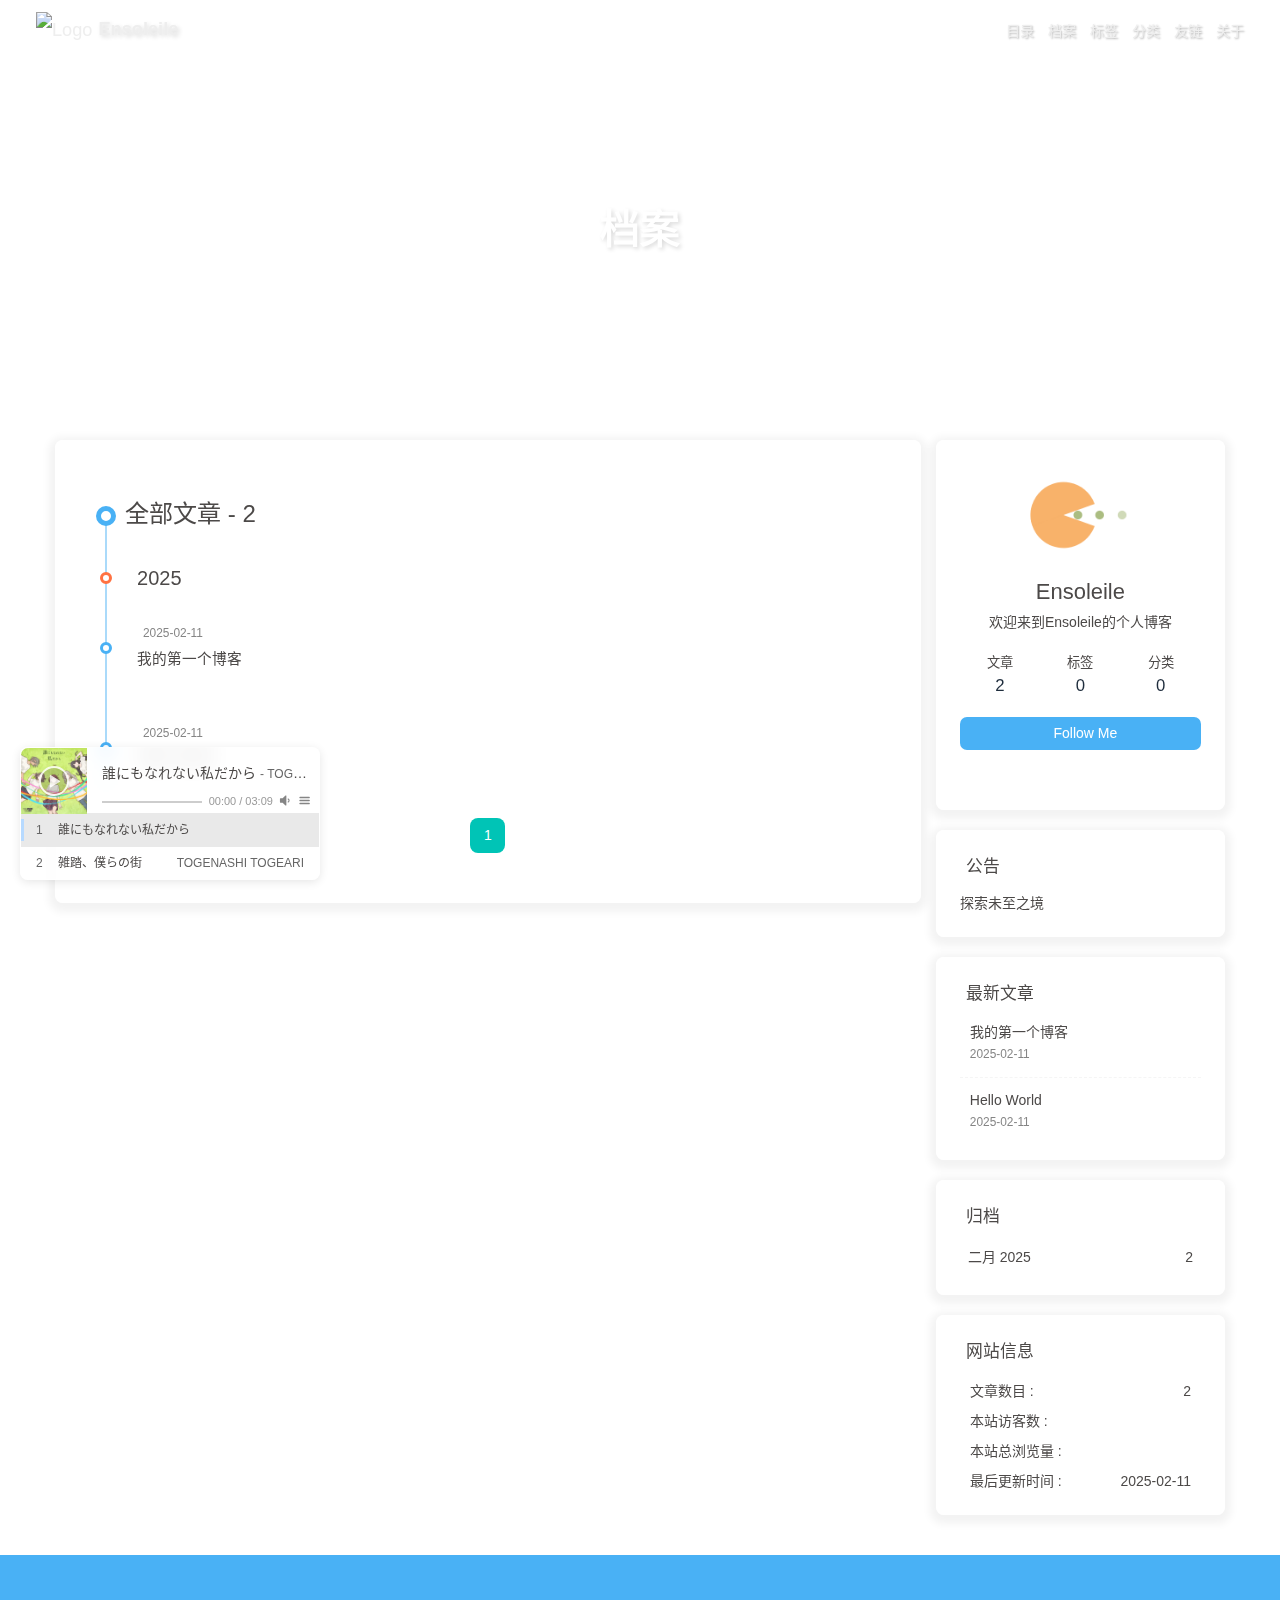
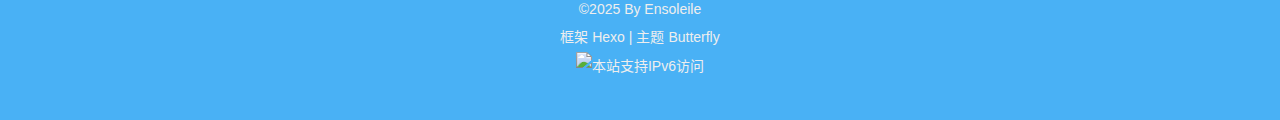
==== archives/index.html @ 6d479419 "Site updated: 2025-02-11 23:31:42" ====
<!DOCTYPE html><html lang="zh-CN" data-theme="light"><head><meta charset="UTF-8"><meta http-equiv="X-UA-Compatible" content="IE=edge"><meta name="viewport" content="width=device-width, initial-scale=1.0,viewport-fit=cover"><title>档案 | Ensoleile</title><meta name="author" content="Ensoleile"><meta name="copyright" content="Ensoleile"><meta name="format-detection" content="telephone=no"><meta name="theme-color" content="#ffffff"><meta name="description" content="欢迎来到Ensoleile的个人博客">
<meta property="og:type" content="website">
<meta property="og:title" content="档案">
<meta property="og:url" content="http://example.com/archives/index.html">
<meta property="og:site_name" content="Ensoleile">
<meta property="og:description" content="欢迎来到Ensoleile的个人博客">
<meta property="og:locale" content="zh_CN">
<meta property="og:image" content="https://i.bobopic.com/small/118351457.jpg">
<meta property="article:author" content="Ensoleile">
<meta name="twitter:card" content="summary">
<meta name="twitter:image" content="https://i.bobopic.com/small/118351457.jpg"><link rel="shortcut icon" href="https://i.bobopic.com/small/118351457.jpg"><link rel="canonical" href="http://example.com/archives/index.html"><link rel="preconnect" href="//cdn.jsdelivr.net"/><link rel="preconnect" href="//busuanzi.ibruce.info"/><link rel="stylesheet" href="/css/index.css"><link rel="stylesheet" href="https://cdn.jsdelivr.net/npm/@fortawesome/fontawesome-free/css/all.min.css"><script>
    (() => {
      
    const saveToLocal = {
      set: (key, value, ttl) => {
        if (!ttl) return
        const expiry = Date.now() + ttl * 86400000
        localStorage.setItem(key, JSON.stringify({ value, expiry }))
      },
      get: key => {
        const itemStr = localStorage.getItem(key)
        if (!itemStr) return undefined
        const { value, expiry } = JSON.parse(itemStr)
        if (Date.now() > expiry) {
          localStorage.removeItem(key)
          return undefined
        }
        return value
      }
    }

    window.btf = {
      saveToLocal,
      getScript: (url, attr = {}) => new Promise((resolve, reject) => {
        const script = document.createElement('script')
        script.src = url
        script.async = true
        Object.entries(attr).forEach(([key, val]) => script.setAttribute(key, val))
        script.onload = script.onreadystatechange = () => {
          if (!script.readyState || /loaded|complete/.test(script.readyState)) resolve()
        }
        script.onerror = reject
        document.head.appendChild(script)
      }),
      getCSS: (url, id) => new Promise((resolve, reject) => {
        const link = document.createElement('link')
        link.rel = 'stylesheet'
        link.href = url
        if (id) link.id = id
        link.onload = link.onreadystatechange = () => {
          if (!link.readyState || /loaded|complete/.test(link.readyState)) resolve()
        }
        link.onerror = reject
        document.head.appendChild(link)
      }),
      addGlobalFn: (key, fn, name = false, parent = window) => {
        if (!true && key.startsWith('pjax')) return
        const globalFn = parent.globalFn || {}
        globalFn[key] = globalFn[key] || {}
        globalFn[key][name || Object.keys(globalFn[key]).length] = fn
        parent.globalFn = globalFn
      }
    }
  
      
      const activateDarkMode = () => {
        document.documentElement.setAttribute('data-theme', 'dark')
        if (document.querySelector('meta[name="theme-color"]') !== null) {
          document.querySelector('meta[name="theme-color"]').setAttribute('content', '#0d0d0d')
        }
      }
      const activateLightMode = () => {
        document.documentElement.setAttribute('data-theme', 'light')
        if (document.querySelector('meta[name="theme-color"]') !== null) {
          document.querySelector('meta[name="theme-color"]').setAttribute('content', '#ffffff')
        }
      }

      btf.activateDarkMode = activateDarkMode
      btf.activateLightMode = activateLightMode

      const theme = saveToLocal.get('theme')
    
          theme === 'dark' ? activateDarkMode() : theme === 'light' ? activateLightMode() : null
        
      
      const asideStatus = saveToLocal.get('aside-status')
      if (asideStatus !== undefined) {
        document.documentElement.classList.toggle('hide-aside', asideStatus === 'hide')
      }
    
      
    const detectApple = () => {
      if (/iPad|iPhone|iPod|Macintosh/.test(navigator.userAgent)) {
        document.documentElement.classList.add('apple')
      }
    }
    detectApple()
  
    })()
  </script><script>const GLOBAL_CONFIG = {
  root: '/',
  algolia: undefined,
  localSearch: undefined,
  translate: undefined,
  highlight: {"plugin":"highlight.js","highlightCopy":true,"highlightLang":true,"highlightHeightLimit":false,"highlightFullpage":false,"highlightMacStyle":true},
  copy: {
    success: '复制成功',
    error: '复制失败',
    noSupport: '浏览器不支持'
  },
  relativeDate: {
    homepage: false,
    post: false
  },
  runtime: '',
  dateSuffix: {
    just: '刚刚',
    min: '分钟前',
    hour: '小时前',
    day: '天前',
    month: '个月前'
  },
  copyright: undefined,
  lightbox: 'null',
  Snackbar: undefined,
  infinitegrid: {
    js: 'https://cdn.jsdelivr.net/npm/@egjs/infinitegrid/dist/infinitegrid.min.js',
    buttonText: '加载更多'
  },
  isPhotoFigcaption: false,
  islazyloadPlugin: false,
  isAnchor: false,
  percent: {
    toc: true,
    rightside: false,
  },
  autoDarkmode: false
}</script><script id="config-diff">var GLOBAL_CONFIG_SITE = {
  title: '档案',
  isHighlightShrink: false,
  isToc: false,
  pageType: 'archive'
}</script><link rel="stylesheet" href="/css/custom.css"><meta name="generator" content="Hexo 7.3.0"></head><body><div id="web_bg" style="background-image: url(https://otakuusamagazine.com/wp-content/uploads/2023/05/girls01-2048x1152.jpg);"></div><div id="sidebar"><div id="menu-mask"></div><div id="sidebar-menus"><div class="avatar-img text-center"><img src="https://i.bobopic.com/small/118351457.jpg" onerror="this.onerror=null;this.src='/img/friend_404.gif'" alt="avatar"/></div><div class="site-data text-center"><a href="/archives/"><div class="headline">文章</div><div class="length-num">2</div></a><a href="/tags/"><div class="headline">标签</div><div class="length-num">0</div></a><a href="/categories/"><div class="headline">分类</div><div class="length-num">0</div></a></div><div class="menus_items"><div class="menus_item"><a class="site-page" href="/"><i class="fa-fw fas fa-home"></i><span> 目录</span></a></div><div class="menus_item"><a class="site-page" href="/archives/"><i class="fa-fw fas fa-archive"></i><span> 档案</span></a></div><div class="menus_item"><a class="site-page" href="/tags/"><i class="fa-fw fas fa-tags"></i><span> 标签</span></a></div><div class="menus_item"><a class="site-page" href="/categories/"><i class="fa-fw fas fa-folder-open"></i><span> 分类</span></a></div><div class="menus_item"><a class="site-page" href="/link/"><i class="fa-fw fas fa-link"></i><span> 友链</span></a></div><div class="menus_item"><a class="site-page" href="/about/"><i class="fa-fw fas fa-heart"></i><span> 关于</span></a></div></div></div></div><link rel="stylesheet" href="/dist/APlayer.min.css"/><div id="aplayer"></div><script src="/dist/APlayer.min.js"></script><script src="/dist/music.js"></script><div class="page" id="body-wrap"><header class="not-home-page" id="page-header" style="background-image: url(https://otakuusamagazine.com/wp-content/uploads/2023/05/girls01-2048x1152.jpg);"><nav id="nav"><span id="blog-info"><a class="nav-site-title" href="/"><img class="site-icon" src="https://i.bobopic.com/small/118351457.jpg" alt="Logo"><span class="site-name">Ensoleile</span></a></span><div id="menus"><div class="menus_items"><div class="menus_item"><a class="site-page" href="/"><i class="fa-fw fas fa-home"></i><span> 目录</span></a></div><div class="menus_item"><a class="site-page" href="/archives/"><i class="fa-fw fas fa-archive"></i><span> 档案</span></a></div><div class="menus_item"><a class="site-page" href="/tags/"><i class="fa-fw fas fa-tags"></i><span> 标签</span></a></div><div class="menus_item"><a class="site-page" href="/categories/"><i class="fa-fw fas fa-folder-open"></i><span> 分类</span></a></div><div class="menus_item"><a class="site-page" href="/link/"><i class="fa-fw fas fa-link"></i><span> 友链</span></a></div><div class="menus_item"><a class="site-page" href="/about/"><i class="fa-fw fas fa-heart"></i><span> 关于</span></a></div></div><div id="toggle-menu"><span class="site-page"><i class="fas fa-bars fa-fw"></i></span></div></div></nav><div id="page-site-info"><h1 id="site-title">档案</h1></div></header><main class="layout" id="content-inner"><div id="archive"><div class="article-sort-title">全部文章 - 2</div><div class="article-sort"><div class="article-sort-item year">2025</div><div class="article-sort-item no-article-cover"><div class="article-sort-item-info"><div class="article-sort-item-time"><i class="far fa-calendar-alt"></i><time class="post-meta-date-created" datetime="2025-02-11T07:03:01.000Z" title="发表于 2025-02-11 15:03:01">2025-02-11</time></div><a class="article-sort-item-title" href="/2025/02/11/%E6%88%91%E7%9A%84%E7%AC%AC%E4%B8%80%E4%B8%AA%E5%8D%9A%E5%AE%A2/" title="我的第一个博客">我的第一个博客</a></div></div><div class="article-sort-item no-article-cover"><div class="article-sort-item-info"><div class="article-sort-item-time"><i class="far fa-calendar-alt"></i><time class="post-meta-date-created" datetime="2025-02-11T07:02:37.000Z" title="发表于 2025-02-11 15:02:37">2025-02-11</time></div><a class="article-sort-item-title" href="/2025/02/11/hello-world/" title="Hello World">Hello World</a></div></div></div><nav id="pagination"><div class="pagination"><span class="page-number current">1</span></div></nav></div><div class="aside-content" id="aside-content"><div class="card-widget card-info text-center"><div class="avatar-img"><img src="https://i.bobopic.com/small/118351457.jpg" onerror="this.onerror=null;this.src='/img/friend_404.gif'" alt="avatar"/></div><div class="author-info-name">Ensoleile</div><div class="author-info-description">欢迎来到Ensoleile的个人博客</div><div class="site-data"><a href="/archives/"><div class="headline">文章</div><div class="length-num">2</div></a><a href="/tags/"><div class="headline">标签</div><div class="length-num">0</div></a><a href="/categories/"><div class="headline">分类</div><div class="length-num">0</div></a></div><a id="card-info-btn" target="_blank" rel="noopener" href="https://github.com/wjhhm2003"><i class="fab fa-github"></i><span>Follow Me</span></a><div class="card-info-social-icons"><a class="social-icon" href="https://github.com/wjhhm2003" target="_blank" title="Github"><i class="fab fa-github" style="color: #hdhfbb;"></i></a><a class="social-icon" href="Ensoleile:wjhhm2003@qq.com" target="_blank" title="Email"><i class="fas fa-envelope" style="color: #000000;"></i></a></div></div><div class="card-widget card-announcement"><div class="item-headline"><i class="fas fa-bullhorn fa-shake"></i><span>公告</span></div><div class="announcement_content">探索未至之境</div></div><div class="sticky_layout"><div class="card-widget card-recent-post"><div class="item-headline"><i class="fas fa-history"></i><span>最新文章</span></div><div class="aside-list"><div class="aside-list-item no-cover"><div class="content"><a class="title" href="/2025/02/11/%E6%88%91%E7%9A%84%E7%AC%AC%E4%B8%80%E4%B8%AA%E5%8D%9A%E5%AE%A2/" title="我的第一个博客">我的第一个博客</a><time datetime="2025-02-11T07:03:01.000Z" title="发表于 2025-02-11 15:03:01">2025-02-11</time></div></div><div class="aside-list-item no-cover"><div class="content"><a class="title" href="/2025/02/11/hello-world/" title="Hello World">Hello World</a><time datetime="2025-02-11T07:02:37.000Z" title="发表于 2025-02-11 15:02:37">2025-02-11</time></div></div></div></div><div class="card-widget card-archives">
    <div class="item-headline">
      <i class="fas fa-archive"></i>
      <span>归档</span>
      
    </div>
  
    <ul class="card-archive-list">
      
        <li class="card-archive-list-item">
          <a class="card-archive-list-link" href="/archives/2025/02/">
            <span class="card-archive-list-date">
              二月 2025
            </span>
            <span class="card-archive-list-count">2</span>
          </a>
        </li>
      
    </ul>
  </div><div class="card-widget card-webinfo"><div class="item-headline"><i class="fas fa-chart-line"></i><span>网站信息</span></div><div class="webinfo"><div class="webinfo-item"><div class="item-name">文章数目 :</div><div class="item-count">2</div></div><div class="webinfo-item"><div class="item-name">本站访客数 :</div><div class="item-count" id="busuanzi_value_site_uv"><i class="fa-solid fa-spinner fa-spin"></i></div></div><div class="webinfo-item"><div class="item-name">本站总浏览量 :</div><div class="item-count" id="busuanzi_value_site_pv"><i class="fa-solid fa-spinner fa-spin"></i></div></div><div class="webinfo-item"><div class="item-name">最后更新时间 :</div><div class="item-count" id="last-push-date" data-lastPushDate="2025-02-11T15:31:31.373Z"><i class="fa-solid fa-spinner fa-spin"></i></div></div></div></div></div></div></main><footer id="footer"><div id="footer-wrap"><div class="copyright">&copy;2025 By Ensoleile</div><div class="framework-info"><span>框架 </span><a target="_blank" rel="noopener" href="https://hexo.io">Hexo</a><span class="footer-separator">|</span><span>主题 </span><a target="_blank" rel="noopener" href="https://github.com/jerryc127/hexo-theme-butterfly">Butterfly</a></div><div class="footer_custom_text"><a href="https://ipw.cn/ipv6webcheck/?site=ipw.cn" title="本站支持IPv6访问" target="_blank"><img style="display:inline-block;vertical-align:middle" alt="本站支持IPv6访问" src="https://static.ipw.cn/icon/ipv6-s3.svg"></a></div></div></footer></div><div id="rightside"><div id="rightside-config-hide"><button id="darkmode" type="button" title="日间和夜间模式切换"><i class="fas fa-adjust"></i></button><button id="hide-aside-btn" type="button" title="单栏和双栏切换"><i class="fas fa-arrows-alt-h"></i></button></div><div id="rightside-config-show"><button id="rightside-config" type="button" title="设置"><i class="fas fa-cog fa-spin"></i></button><button id="go-up" type="button" title="回到顶部"><span class="scroll-percent"></span><i class="fas fa-arrow-up"></i></button></div></div><div><script src="/js/utils.js"></script><script src="/js/main.js"></script><div class="js-pjax"></div><script src="https://cdn.jsdelivr.net/npm/pjax/pjax.min.js"></script><script>(() => {
  const pjaxSelectors = ["head > title","#config-diff","#body-wrap","#rightside-config-hide","#rightside-config-show",".js-pjax"]

  window.pjax = new Pjax({
    elements: 'a:not([target="_blank"])',
    selectors: pjaxSelectors,
    cacheBust: false,
    analytics: false,
    scrollRestoration: false
  })

  const triggerPjaxFn = (val) => {
    if (!val) return
    Object.values(val).forEach(fn => fn())
  }

  document.addEventListener('pjax:send', () => {
    // removeEventListener
    btf.removeGlobalFnEvent('pjaxSendOnce')
    btf.removeGlobalFnEvent('themeChange')

    // reset readmode
    const $bodyClassList = document.body.classList
    if ($bodyClassList.contains('read-mode')) $bodyClassList.remove('read-mode')

    triggerPjaxFn(window.globalFn.pjaxSend)
  })

  document.addEventListener('pjax:complete', () => {
    btf.removeGlobalFnEvent('pjaxCompleteOnce')
    document.querySelectorAll('script[data-pjax]').forEach(item => {
      const newScript = document.createElement('script')
      const content = item.text || item.textContent || item.innerHTML || ""
      Array.from(item.attributes).forEach(attr => newScript.setAttribute(attr.name, attr.value))
      newScript.appendChild(document.createTextNode(content))
      item.parentNode.replaceChild(newScript, item)
    })

    triggerPjaxFn(window.globalFn.pjaxComplete)
  })

  document.addEventListener('pjax:error', e => {
    if (e.request.status === 404) {
      pjax.loadUrl('/404.html')
    }
  })
})()</script><script async data-pjax src="//busuanzi.ibruce.info/busuanzi/2.3/busuanzi.pure.mini.js"></script></div></body></html>
---- css/custom.css ----
#aplayer {
  position: fixed;
  bottom: 0;
  left: 0;
  z-index: 9999;
  margin: 20px;
  width: 300px;
  border-radius: 8px;
  box-shadow: 0 2px 10px rgba(0, 0, 0, 0.1);
  background-color: rgba(255, 255, 255, 0.7); /* 半透明背景 */
  backdrop-filter: blur(10px); /* 毛玻璃效果 */
  -webkit-backdrop-filter: blur(10px); /* 兼容 Safari */
  border: 1px solid rgba(255, 255, 255, 0.2); /* 可选：添加边框 */
}
/*所有页面实现毛玻璃特效*/

#aside-content,
#search-mask,
/* 手机端 */
#sidebar #menu-mask {
  background: rgba(255, 255, 255, 0);
}

.search-dialog {
  border-radius: 0px;
}

/* 浅色模式 */
html[data-theme="light"] #aside-content>.card-widget:first-child,
html[data-theme="light"] #aside-content .card-widget,
html[data-theme="light"] .layout>div:first-child:not(.recent-posts),
html[data-theme="light"] #recent-posts>.recent-post-item,
/* 标题栏 */
html[data-theme="light"] #page-header.nav-visible #nav,
/* 搜索框 */
html[data-theme="light"] .search-dialog,
/* 移动端 */
html[data-theme="light"] #sidebar #sidebar-menus.open {
  background: rgba(255, 255, 255, 0.7);
  backdrop-filter: blur(20px);
}

/* 深色模式 */
html[data-theme="dark"] #aside-content>.card-widget:first-child,
html[data-theme="dark"] #aside-content .card-widget,
html[data-theme="dark"] .layout>div:first-child:not(.recent-posts),
html[data-theme="dark"] #recent-posts>.recent-post-item,
/* 标题栏 */
html[data-theme="dark"] #page-header.nav-visible #nav,
/* 搜索框 */
html[data-theme="dark"] .search-dialog,
/* 移动端 */
html[data-theme="dark"] #sidebar #sidebar-menus.open {
  background: rgba(0, 0, 0, 0.7);
  backdrop-filter: blur(20px);
}
---- dist/APlayer.min.css ----
.aplayer{background:#fff;font-family:Arial,Helvetica,sans-serif;margin:5px;box-shadow:0 2px 2px 0 rgba(0,0,0,.07),0 1px 5px 0 rgba(0,0,0,.1);border-radius:2px;overflow:hidden;-webkit-user-select:none;-moz-user-select:none;-ms-user-select:none;user-select:none;line-height:normal;position:relative}.aplayer *{box-sizing:content-box}.aplayer svg{width:100%;height:100%}.aplayer svg circle,.aplayer svg path{fill:#fff}.aplayer.aplayer-withlist .aplayer-info{border-bottom:1px solid #e9e9e9}.aplayer.aplayer-withlist .aplayer-list{display:block}.aplayer.aplayer-withlist .aplayer-icon-order,.aplayer.aplayer-withlist .aplayer-info .aplayer-controller .aplayer-time .aplayer-icon.aplayer-icon-menu{display:inline}.aplayer.aplayer-withlrc .aplayer-pic{height:90px;width:90px}.aplayer.aplayer-withlrc .aplayer-info{margin-left:90px;height:90px;padding:10px 7px 0}.aplayer.aplayer-withlrc .aplayer-lrc{display:block}.aplayer.aplayer-narrow{width:66px}.aplayer.aplayer-narrow .aplayer-info,.aplayer.aplayer-narrow .aplayer-list{display:none}.aplayer.aplayer-narrow .aplayer-body,.aplayer.aplayer-narrow .aplayer-pic{height:66px;width:66px}.aplayer.aplayer-fixed{position:fixed;bottom:0;left:0;right:0;margin:0;z-index:99;overflow:visible;max-width:400px;box-shadow:none}.aplayer.aplayer-fixed .aplayer-list{margin-bottom:65px;border:1px solid #eee;border-bottom:none}.aplayer.aplayer-fixed .aplayer-body{position:fixed;bottom:0;left:0;right:0;margin:0;z-index:99;background:#fff;padding-right:18px;transition:all .3s ease;max-width:400px}.aplayer.aplayer-fixed .aplayer-lrc{display:block;position:fixed;bottom:10px;left:0;right:0;margin:0;z-index:98;pointer-events:none;text-shadow:-1px -1px 0 #fff}.aplayer.aplayer-fixed .aplayer-lrc:after,.aplayer.aplayer-fixed .aplayer-lrc:before{display:none}.aplayer.aplayer-fixed .aplayer-info{-webkit-transform:scaleX(1);transform:scaleX(1);-webkit-transform-origin:0 0;transform-origin:0 0;transition:all .3s ease;border-bottom:none;border-top:1px solid #e9e9e9}.aplayer.aplayer-fixed .aplayer-info .aplayer-music{width:calc(100% - 105px)}.aplayer.aplayer-fixed .aplayer-miniswitcher{display:block}.aplayer.aplayer-fixed.aplayer-narrow .aplayer-info{display:block;-webkit-transform:scaleX(0);transform:scaleX(0)}.aplayer.aplayer-fixed.aplayer-narrow .aplayer-body{width:66px!important}.aplayer.aplayer-fixed.aplayer-narrow .aplayer-miniswitcher .aplayer-icon{-webkit-transform:rotateY(0);transform:rotateY(0)}.aplayer.aplayer-fixed .aplayer-icon-back,.aplayer.aplayer-fixed .aplayer-icon-forward,.aplayer.aplayer-fixed .aplayer-icon-lrc,.aplayer.aplayer-fixed .aplayer-icon-play{display:inline-block}.aplayer.aplayer-fixed .aplayer-icon-back,.aplayer.aplayer-fixed .aplayer-icon-forward,.aplayer.aplayer-fixed .aplayer-icon-menu,.aplayer.aplayer-fixed .aplayer-icon-play{position:absolute;bottom:27px;width:20px;height:20px}.aplayer.aplayer-fixed .aplayer-icon-back{right:75px}.aplayer.aplayer-fixed .aplayer-icon-play{right:50px}.aplayer.aplayer-fixed .aplayer-icon-forward{right:25px}.aplayer.aplayer-fixed .aplayer-icon-menu{right:0}.aplayer.aplayer-arrow .aplayer-icon-loop,.aplayer.aplayer-arrow .aplayer-icon-order,.aplayer.aplayer-mobile .aplayer-icon-volume-down{display:none}.aplayer.aplayer-loading .aplayer-info .aplayer-controller .aplayer-loading-icon{display:block}.aplayer.aplayer-loading .aplayer-info .aplayer-controller .aplayer-bar-wrap .aplayer-bar .aplayer-played .aplayer-thumb{-webkit-transform:scale(1);transform:scale(1)}.aplayer .aplayer-body{position:relative}.aplayer .aplayer-icon{width:15px;height:15px;border:none;background-color:transparent;outline:none;cursor:pointer;opacity:.8;vertical-align:middle;padding:0;font-size:12px;margin:0;display:inline-block}.aplayer .aplayer-icon path{transition:all .2s ease-in-out}.aplayer .aplayer-icon-back,.aplayer .aplayer-icon-forward,.aplayer .aplayer-icon-lrc,.aplayer .aplayer-icon-order,.aplayer .aplayer-icon-play{display:none}.aplayer .aplayer-icon-lrc-inactivity svg{opacity:.4}.aplayer .aplayer-icon-forward{-webkit-transform:rotate(180deg);transform:rotate(180deg)}.aplayer .aplayer-lrc-content{display:none}.aplayer .aplayer-pic{position:relative;float:left;height:66px;width:66px;background-size:cover;background-position:50%;transition:all .3s ease;cursor:pointer}.aplayer .aplayer-pic:hover .aplayer-button{opacity:1}.aplayer .aplayer-pic .aplayer-button{position:absolute;border-radius:50%;opacity:.8;text-shadow:0 1px 1px rgba(0,0,0,.2);box-shadow:0 1px 1px rgba(0,0,0,.2);background:rgba(0,0,0,.2);transition:all .1s ease}.aplayer .aplayer-pic .aplayer-button path{fill:#fff}.aplayer .aplayer-pic .aplayer-hide{display:none}.aplayer .aplayer-pic .aplayer-play{width:26px;height:26px;border:2px solid #fff;bottom:50%;right:50%;margin:0 -15px -15px 0}.aplayer .aplayer-pic .aplayer-play svg{position:absolute;top:3px;left:4px;height:20px;width:20px}.aplayer .aplayer-pic .aplayer-pause{width:16px;height:16px;border:2px solid #fff;bottom:4px;right:4px}.aplayer .aplayer-pic .aplayer-pause svg{position:absolute;top:2px;left:2px;height:12px;width:12px}.aplayer .aplayer-info{margin-left:66px;padding:14px 7px 0 10px;height:66px;box-sizing:border-box}.aplayer .aplayer-info .aplayer-music{overflow:hidden;white-space:nowrap;text-overflow:ellipsis;margin:0 0 13px 5px;-webkit-user-select:text;-moz-user-select:text;-ms-user-select:text;user-select:text;cursor:default;padding-bottom:2px;height:20px}.aplayer .aplayer-info .aplayer-music .aplayer-title{font-size:14px}.aplayer .aplayer-info .aplayer-music .aplayer-author{font-size:12px;color:#666}.aplayer .aplayer-info .aplayer-controller{position:relative;display:flex}.aplayer .aplayer-info .aplayer-controller .aplayer-bar-wrap{margin:0 0 0 5px;padding:4px 0;cursor:pointer!important;flex:1}.aplayer .aplayer-info .aplayer-controller .aplayer-bar-wrap:hover .aplayer-bar .aplayer-played .aplayer-thumb{-webkit-transform:scale(1);transform:scale(1)}.aplayer .aplayer-info .aplayer-controller .aplayer-bar-wrap .aplayer-bar{position:relative;height:2px;width:100%;background:#cdcdcd}.aplayer .aplayer-info .aplayer-controller .aplayer-bar-wrap .aplayer-bar .aplayer-loaded{position:absolute;left:0;top:0;bottom:0;background:#aaa;height:2px;transition:all .5s ease}.aplayer .aplayer-info .aplayer-controller .aplayer-bar-wrap .aplayer-bar .aplayer-played{position:absolute;left:0;top:0;bottom:0;height:2px}.aplayer .aplayer-info .aplayer-controller .aplayer-bar-wrap .aplayer-bar .aplayer-played .aplayer-thumb{position:absolute;top:0;right:5px;margin-top:-4px;margin-right:-10px;height:10px;width:10px;border-radius:50%;cursor:pointer;transition:all .3s ease-in-out;-webkit-transform:scale(0);transform:scale(0)}.aplayer .aplayer-info .aplayer-controller .aplayer-time{position:relative;right:0;bottom:4px;height:17px;color:#999;font-size:11px;padding-left:7px}.aplayer .aplayer-info .aplayer-controller .aplayer-time .aplayer-time-inner{vertical-align:middle}.aplayer .aplayer-info .aplayer-controller .aplayer-time .aplayer-icon{cursor:pointer;transition:all .2s ease}.aplayer .aplayer-info .aplayer-controller .aplayer-time .aplayer-icon path{fill:#666}.aplayer .aplayer-info .aplayer-controller .aplayer-time .aplayer-icon.aplayer-icon-loop{margin-right:2px}.aplayer .aplayer-info .aplayer-controller .aplayer-time .aplayer-icon:hover path{fill:#000}.aplayer .aplayer-info .aplayer-controller .aplayer-time .aplayer-icon.aplayer-icon-menu,.aplayer .aplayer-info .aplayer-controller .aplayer-time.aplayer-time-narrow .aplayer-icon-menu,.aplayer .aplayer-info .aplayer-controller .aplayer-time.aplayer-time-narrow .aplayer-icon-mode{display:none}.aplayer .aplayer-info .aplayer-controller .aplayer-volume-wrap{position:relative;display:inline-block;margin-left:3px;cursor:pointer!important}.aplayer .aplayer-info .aplayer-controller .aplayer-volume-wrap:hover .aplayer-volume-bar-wrap{height:40px}.aplayer .aplayer-info .aplayer-controller .aplayer-volume-wrap .aplayer-volume-bar-wrap{position:absolute;bottom:15px;right:-3px;width:25px;height:0;z-index:99;overflow:hidden;transition:all .2s ease-in-out}.aplayer .aplayer-info .aplayer-controller .aplayer-volume-wrap .aplayer-volume-bar-wrap.aplayer-volume-bar-wrap-active{height:40px}.aplayer .aplayer-info .aplayer-controller .aplayer-volume-wrap .aplayer-volume-bar-wrap .aplayer-volume-bar{position:absolute;bottom:0;right:10px;width:5px;height:35px;background:#aaa;border-radius:2.5px;overflow:hidden}.aplayer .aplayer-info .aplayer-controller .aplayer-volume-wrap .aplayer-volume-bar-wrap .aplayer-volume-bar .aplayer-volume{position:absolute;bottom:0;right:0;width:5px;transition:all .1s ease}.aplayer .aplayer-info .aplayer-controller .aplayer-loading-icon{display:none}.aplayer .aplayer-info .aplayer-controller .aplayer-loading-icon svg{position:absolute;-webkit-animation:rotate 1s linear infinite;animation:rotate 1s linear infinite}.aplayer .aplayer-lrc{display:none;position:relative;height:30px;text-align:center;overflow:hidden;margin:-10px 0 7px}.aplayer .aplayer-lrc:before{top:0;height:10%;background:linear-gradient(180deg,#fff 0,hsla(0,0%,100%,0));filter:progid:DXImageTransform.Microsoft.gradient(startColorstr="#ffffff",endColorstr="#00ffffff",GradientType=0)}.aplayer .aplayer-lrc:after,.aplayer .aplayer-lrc:before{position:absolute;z-index:1;display:block;overflow:hidden;width:100%;content:" "}.aplayer .aplayer-lrc:after{bottom:0;height:33%;background:linear-gradient(180deg,hsla(0,0%,100%,0) 0,hsla(0,0%,100%,.8));filter:progid:DXImageTransform.Microsoft.gradient(startColorstr="#00ffffff",endColorstr="#ccffffff",GradientType=0)}.aplayer .aplayer-lrc p{font-size:12px;color:#666;line-height:16px!important;height:16px!important;padding:0!important;margin:0!important;transition:all .5s ease-out;opacity:.4;overflow:hidden}.aplayer .aplayer-lrc p.aplayer-lrc-current{opacity:1;overflow:visible;height:auto!important;min-height:16px}.aplayer .aplayer-lrc.aplayer-lrc-hide{display:none}.aplayer .aplayer-lrc .aplayer-lrc-contents{width:100%;transition:all .5s ease-out;-webkit-user-select:text;-moz-user-select:text;-ms-user-select:text;user-select:text;cursor:default}.aplayer .aplayer-list{overflow:auto;transition:all .5s ease;will-change:height;display:none;overflow:hidden}.aplayer .aplayer-list.aplayer-list-hide{max-height:0!important}.aplayer .aplayer-list ol{list-style-type:none;margin:0;padding:0;overflow-y:auto}.aplayer .aplayer-list ol::-webkit-scrollbar{width:5px}.aplayer .aplayer-list ol::-webkit-scrollbar-thumb{border-radius:3px;background-color:#eee}.aplayer .aplayer-list ol::-webkit-scrollbar-thumb:hover{background-color:#ccc}.aplayer .aplayer-list ol li{position:relative;height:32px;line-height:32px;padding:0 15px;font-size:12px;border-top:1px solid #e9e9e9;cursor:pointer;transition:all .2s ease;overflow:hidden;margin:0}.aplayer .aplayer-list ol li:first-child{border-top:none}.aplayer .aplayer-list ol li:hover{background:#efefef}.aplayer .aplayer-list ol li.aplayer-list-light{background:#e9e9e9}.aplayer .aplayer-list ol li.aplayer-list-light .aplayer-list-cur{display:inline-block}.aplayer .aplayer-list ol li .aplayer-list-cur{display:none;width:3px;height:22px;position:absolute;left:0;top:5px;cursor:pointer}.aplayer .aplayer-list ol li .aplayer-list-index{color:#666;margin-right:12px;cursor:pointer}.aplayer .aplayer-list ol li .aplayer-list-author{color:#666;float:right;cursor:pointer}.aplayer .aplayer-notice{opacity:0;position:absolute;top:50%;left:50%;-webkit-transform:translate(-50%,-50%);transform:translate(-50%,-50%);font-size:12px;border-radius:4px;padding:5px 10px;transition:all .3s ease-in-out;overflow:hidden;color:#fff;pointer-events:none;background-color:#f4f4f5;color:#909399}.aplayer .aplayer-miniswitcher{display:none;position:absolute;top:0;right:0;bottom:0;height:100%;background:#e6e6e6;width:18px;border-radius:0 2px 2px 0}.aplayer .aplayer-miniswitcher .aplayer-icon{height:100%;width:100%;-webkit-transform:rotateY(180deg);transform:rotateY(180deg);transition:all .3s ease}.aplayer .aplayer-miniswitcher .aplayer-icon path{fill:#666}.aplayer .aplayer-miniswitcher .aplayer-icon:hover path{fill:#000}@-webkit-keyframes aplayer-roll{0%{left:0}to{left:-100%}}@keyframes aplayer-roll{0%{left:0}to{left:-100%}}@-webkit-keyframes rotate{0%{-webkit-transform:rotate(0);transform:rotate(0)}to{-webkit-transform:rotate(1turn);transform:rotate(1turn)}}@keyframes rotate{0%{-webkit-transform:rotate(0);transform:rotate(0)}to{-webkit-transform:rotate(1turn);transform:rotate(1turn)}}

/*# sourceMappingURL=APlayer.min.css.map*/
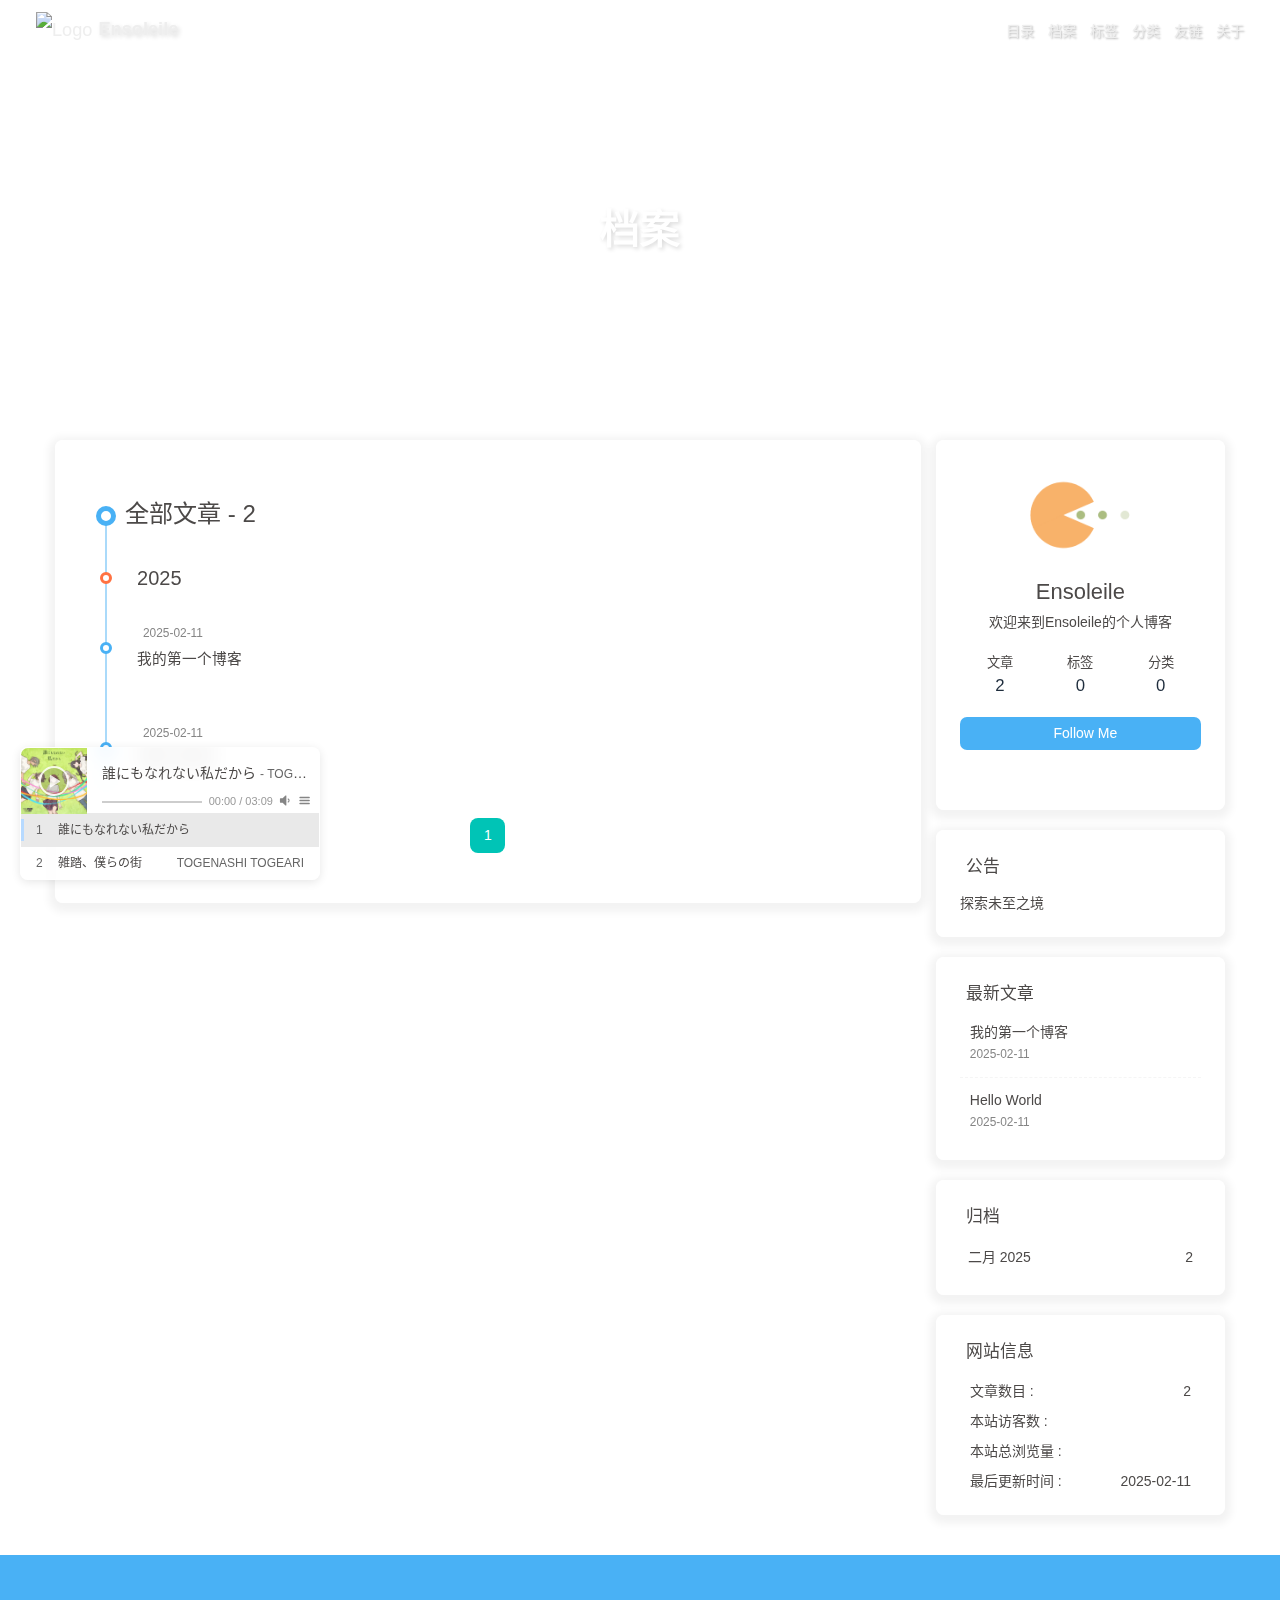
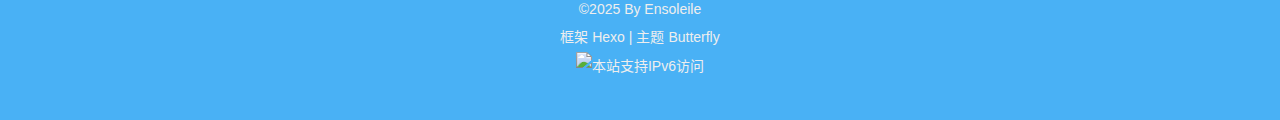
==== commit b2856033: "Site updated: 2025-02-11 23:37:04" ====
--- a/archives/index.html
+++ b/archives/index.html
@@ -160,7 +160,7 @@
         </li>
       
     </ul>
-  </div><div class="card-widget card-webinfo"><div class="item-headline"><i class="fas fa-chart-line"></i><span>网站信息</span></div><div class="webinfo"><div class="webinfo-item"><div class="item-name">文章数目 :</div><div class="item-count">2</div></div><div class="webinfo-item"><div class="item-name">本站访客数 :</div><div class="item-count" id="busuanzi_value_site_uv"><i class="fa-solid fa-spinner fa-spin"></i></div></div><div class="webinfo-item"><div class="item-name">本站总浏览量 :</div><div class="item-count" id="busuanzi_value_site_pv"><i class="fa-solid fa-spinner fa-spin"></i></div></div><div class="webinfo-item"><div class="item-name">最后更新时间 :</div><div class="item-count" id="last-push-date" data-lastPushDate="2025-02-11T15:31:31.373Z"><i class="fa-solid fa-spinner fa-spin"></i></div></div></div></div></div></div></main><footer id="footer"><div id="footer-wrap"><div class="copyright">&copy;2025 By Ensoleile</div><div class="framework-info"><span>框架 </span><a target="_blank" rel="noopener" href="https://hexo.io">Hexo</a><span class="footer-separator">|</span><span>主题 </span><a target="_blank" rel="noopener" href="https://github.com/jerryc127/hexo-theme-butterfly">Butterfly</a></div><div class="footer_custom_text"><a href="https://ipw.cn/ipv6webcheck/?site=ipw.cn" title="本站支持IPv6访问" target="_blank"><img style="display:inline-block;vertical-align:middle" alt="本站支持IPv6访问" src="https://static.ipw.cn/icon/ipv6-s3.svg"></a></div></div></footer></div><div id="rightside"><div id="rightside-config-hide"><button id="darkmode" type="button" title="日间和夜间模式切换"><i class="fas fa-adjust"></i></button><button id="hide-aside-btn" type="button" title="单栏和双栏切换"><i class="fas fa-arrows-alt-h"></i></button></div><div id="rightside-config-show"><button id="rightside-config" type="button" title="设置"><i class="fas fa-cog fa-spin"></i></button><button id="go-up" type="button" title="回到顶部"><span class="scroll-percent"></span><i class="fas fa-arrow-up"></i></button></div></div><div><script src="/js/utils.js"></script><script src="/js/main.js"></script><div class="js-pjax"></div><script src="https://cdn.jsdelivr.net/npm/pjax/pjax.min.js"></script><script>(() => {
+  </div><div class="card-widget card-webinfo"><div class="item-headline"><i class="fas fa-chart-line"></i><span>网站信息</span></div><div class="webinfo"><div class="webinfo-item"><div class="item-name">文章数目 :</div><div class="item-count">2</div></div><div class="webinfo-item"><div class="item-name">本站访客数 :</div><div class="item-count" id="busuanzi_value_site_uv"><i class="fa-solid fa-spinner fa-spin"></i></div></div><div class="webinfo-item"><div class="item-name">本站总浏览量 :</div><div class="item-count" id="busuanzi_value_site_pv"><i class="fa-solid fa-spinner fa-spin"></i></div></div><div class="webinfo-item"><div class="item-name">最后更新时间 :</div><div class="item-count" id="last-push-date" data-lastPushDate="2025-02-11T15:36:26.018Z"><i class="fa-solid fa-spinner fa-spin"></i></div></div></div></div></div></div></main><footer id="footer"><div id="footer-wrap"><div class="copyright">&copy;2025 By Ensoleile</div><div class="framework-info"><span>框架 </span><a target="_blank" rel="noopener" href="https://hexo.io">Hexo</a><span class="footer-separator">|</span><span>主题 </span><a target="_blank" rel="noopener" href="https://github.com/jerryc127/hexo-theme-butterfly">Butterfly</a></div><div class="footer_custom_text"><a href="https://ipw.cn/ipv6webcheck/?site=ipw.cn" title="本站支持IPv6访问" target="_blank"><img style="display:inline-block;vertical-align:middle" alt="本站支持IPv6访问" src="https://static.ipw.cn/icon/ipv6-s3.svg"></a></div></div></footer></div><div id="rightside"><div id="rightside-config-hide"><button id="darkmode" type="button" title="日间和夜间模式切换"><i class="fas fa-adjust"></i></button><button id="hide-aside-btn" type="button" title="单栏和双栏切换"><i class="fas fa-arrows-alt-h"></i></button></div><div id="rightside-config-show"><button id="rightside-config" type="button" title="设置"><i class="fas fa-cog fa-spin"></i></button><button id="go-up" type="button" title="回到顶部"><span class="scroll-percent"></span><i class="fas fa-arrow-up"></i></button></div></div><div><script src="/js/utils.js"></script><script src="/js/main.js"></script><div class="js-pjax"></div><script src="https://cdn.jsdelivr.net/npm/pjax/pjax.min.js"></script><script>(() => {
   const pjaxSelectors = ["head > title","#config-diff","#body-wrap","#rightside-config-hide","#rightside-config-show",".js-pjax"]
 
   window.pjax = new Pjax({
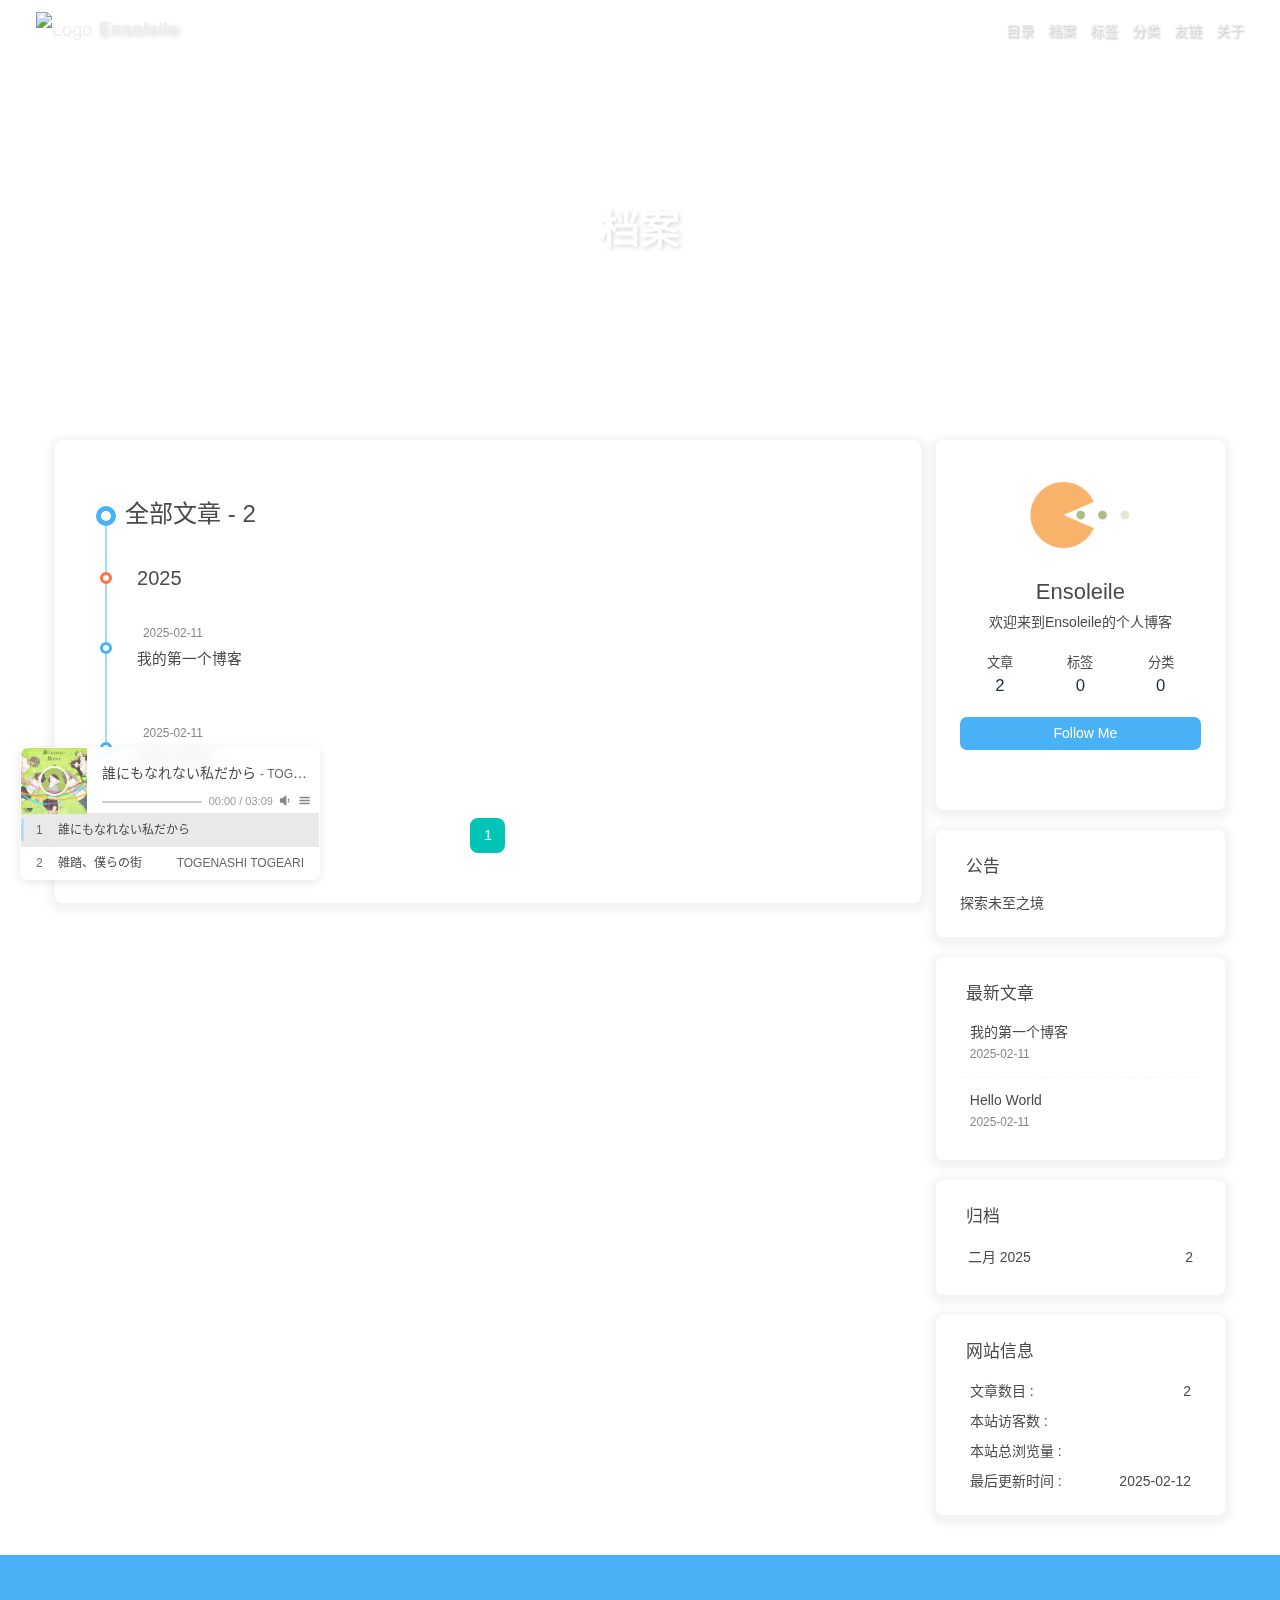
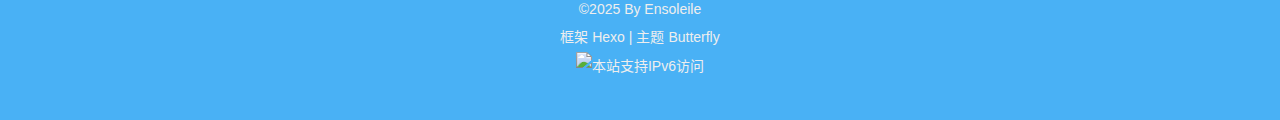
==== commit 7d3c47ad: "Site updated: 2025-02-13 00:28:37" ====
--- a/archives/index.html
+++ b/archives/index.html
@@ -1,14 +1,14 @@
 <!DOCTYPE html><html lang="zh-CN" data-theme="light"><head><meta charset="UTF-8"><meta http-equiv="X-UA-Compatible" content="IE=edge"><meta name="viewport" content="width=device-width, initial-scale=1.0,viewport-fit=cover"><title>档案 | Ensoleile</title><meta name="author" content="Ensoleile"><meta name="copyright" content="Ensoleile"><meta name="format-detection" content="telephone=no"><meta name="theme-color" content="#ffffff"><meta name="description" content="欢迎来到Ensoleile的个人博客">
 <meta property="og:type" content="website">
 <meta property="og:title" content="档案">
-<meta property="og:url" content="http://example.com/archives/index.html">
+<meta property="og:url" content="https://wjhhm2003.github.io/archives/index.html">
 <meta property="og:site_name" content="Ensoleile">
 <meta property="og:description" content="欢迎来到Ensoleile的个人博客">
 <meta property="og:locale" content="zh_CN">
 <meta property="og:image" content="https://i.bobopic.com/small/118351457.jpg">
 <meta property="article:author" content="Ensoleile">
 <meta name="twitter:card" content="summary">
-<meta name="twitter:image" content="https://i.bobopic.com/small/118351457.jpg"><link rel="shortcut icon" href="https://i.bobopic.com/small/118351457.jpg"><link rel="canonical" href="http://example.com/archives/index.html"><link rel="preconnect" href="//cdn.jsdelivr.net"/><link rel="preconnect" href="//busuanzi.ibruce.info"/><link rel="stylesheet" href="/css/index.css"><link rel="stylesheet" href="https://cdn.jsdelivr.net/npm/@fortawesome/fontawesome-free/css/all.min.css"><script>
+<meta name="twitter:image" content="https://i.bobopic.com/small/118351457.jpg"><link rel="shortcut icon" href="https://i.bobopic.com/small/118351457.jpg"><link rel="canonical" href="https://wjhhm2003.github.io/archives/index.html"><link rel="preconnect" href="//cdn.jsdelivr.net"/><link rel="preconnect" href="//busuanzi.ibruce.info"/><link rel="stylesheet" href="/css/index.css"><link rel="stylesheet" href="https://cdn.jsdelivr.net/npm/@fortawesome/fontawesome-free/css/all.min.css"><script>
     (() => {
       
     const saveToLocal = {
@@ -160,7 +160,7 @@
         </li>
       
     </ul>
-  </div><div class="card-widget card-webinfo"><div class="item-headline"><i class="fas fa-chart-line"></i><span>网站信息</span></div><div class="webinfo"><div class="webinfo-item"><div class="item-name">文章数目 :</div><div class="item-count">2</div></div><div class="webinfo-item"><div class="item-name">本站访客数 :</div><div class="item-count" id="busuanzi_value_site_uv"><i class="fa-solid fa-spinner fa-spin"></i></div></div><div class="webinfo-item"><div class="item-name">本站总浏览量 :</div><div class="item-count" id="busuanzi_value_site_pv"><i class="fa-solid fa-spinner fa-spin"></i></div></div><div class="webinfo-item"><div class="item-name">最后更新时间 :</div><div class="item-count" id="last-push-date" data-lastPushDate="2025-02-11T15:36:26.018Z"><i class="fa-solid fa-spinner fa-spin"></i></div></div></div></div></div></div></main><footer id="footer"><div id="footer-wrap"><div class="copyright">&copy;2025 By Ensoleile</div><div class="framework-info"><span>框架 </span><a target="_blank" rel="noopener" href="https://hexo.io">Hexo</a><span class="footer-separator">|</span><span>主题 </span><a target="_blank" rel="noopener" href="https://github.com/jerryc127/hexo-theme-butterfly">Butterfly</a></div><div class="footer_custom_text"><a href="https://ipw.cn/ipv6webcheck/?site=ipw.cn" title="本站支持IPv6访问" target="_blank"><img style="display:inline-block;vertical-align:middle" alt="本站支持IPv6访问" src="https://static.ipw.cn/icon/ipv6-s3.svg"></a></div></div></footer></div><div id="rightside"><div id="rightside-config-hide"><button id="darkmode" type="button" title="日间和夜间模式切换"><i class="fas fa-adjust"></i></button><button id="hide-aside-btn" type="button" title="单栏和双栏切换"><i class="fas fa-arrows-alt-h"></i></button></div><div id="rightside-config-show"><button id="rightside-config" type="button" title="设置"><i class="fas fa-cog fa-spin"></i></button><button id="go-up" type="button" title="回到顶部"><span class="scroll-percent"></span><i class="fas fa-arrow-up"></i></button></div></div><div><script src="/js/utils.js"></script><script src="/js/main.js"></script><div class="js-pjax"></div><script src="https://cdn.jsdelivr.net/npm/pjax/pjax.min.js"></script><script>(() => {
+  </div><div class="card-widget card-webinfo"><div class="item-headline"><i class="fas fa-chart-line"></i><span>网站信息</span></div><div class="webinfo"><div class="webinfo-item"><div class="item-name">文章数目 :</div><div class="item-count">2</div></div><div class="webinfo-item"><div class="item-name">本站访客数 :</div><div class="item-count" id="busuanzi_value_site_uv"><i class="fa-solid fa-spinner fa-spin"></i></div></div><div class="webinfo-item"><div class="item-name">本站总浏览量 :</div><div class="item-count" id="busuanzi_value_site_pv"><i class="fa-solid fa-spinner fa-spin"></i></div></div><div class="webinfo-item"><div class="item-name">最后更新时间 :</div><div class="item-count" id="last-push-date" data-lastPushDate="2025-02-12T16:27:13.509Z"><i class="fa-solid fa-spinner fa-spin"></i></div></div></div></div></div></div></main><footer id="footer"><div id="footer-wrap"><div class="copyright">&copy;2025 By Ensoleile</div><div class="framework-info"><span>框架 </span><a target="_blank" rel="noopener" href="https://hexo.io">Hexo</a><span class="footer-separator">|</span><span>主题 </span><a target="_blank" rel="noopener" href="https://github.com/jerryc127/hexo-theme-butterfly">Butterfly</a></div><div class="footer_custom_text"><a href="https://ipw.cn/ipv6webcheck/?site=ipw.cn" title="本站支持IPv6访问" target="_blank"><img style="display:inline-block;vertical-align:middle" alt="本站支持IPv6访问" src="https://static.ipw.cn/icon/ipv6-s3.svg"></a></div></div></footer></div><div id="rightside"><div id="rightside-config-hide"><button id="darkmode" type="button" title="日间和夜间模式切换"><i class="fas fa-adjust"></i></button><button id="hide-aside-btn" type="button" title="单栏和双栏切换"><i class="fas fa-arrows-alt-h"></i></button></div><div id="rightside-config-show"><button id="rightside-config" type="button" title="设置"><i class="fas fa-cog fa-spin"></i></button><button id="go-up" type="button" title="回到顶部"><span class="scroll-percent"></span><i class="fas fa-arrow-up"></i></button></div></div><div><script src="/js/utils.js"></script><script src="/js/main.js"></script><div class="js-pjax"></div><script src="https://cdn.jsdelivr.net/npm/pjax/pjax.min.js"></script><script>(() => {
   const pjaxSelectors = ["head > title","#config-diff","#body-wrap","#rightside-config-hide","#rightside-config-show",".js-pjax"]
 
   window.pjax = new Pjax({
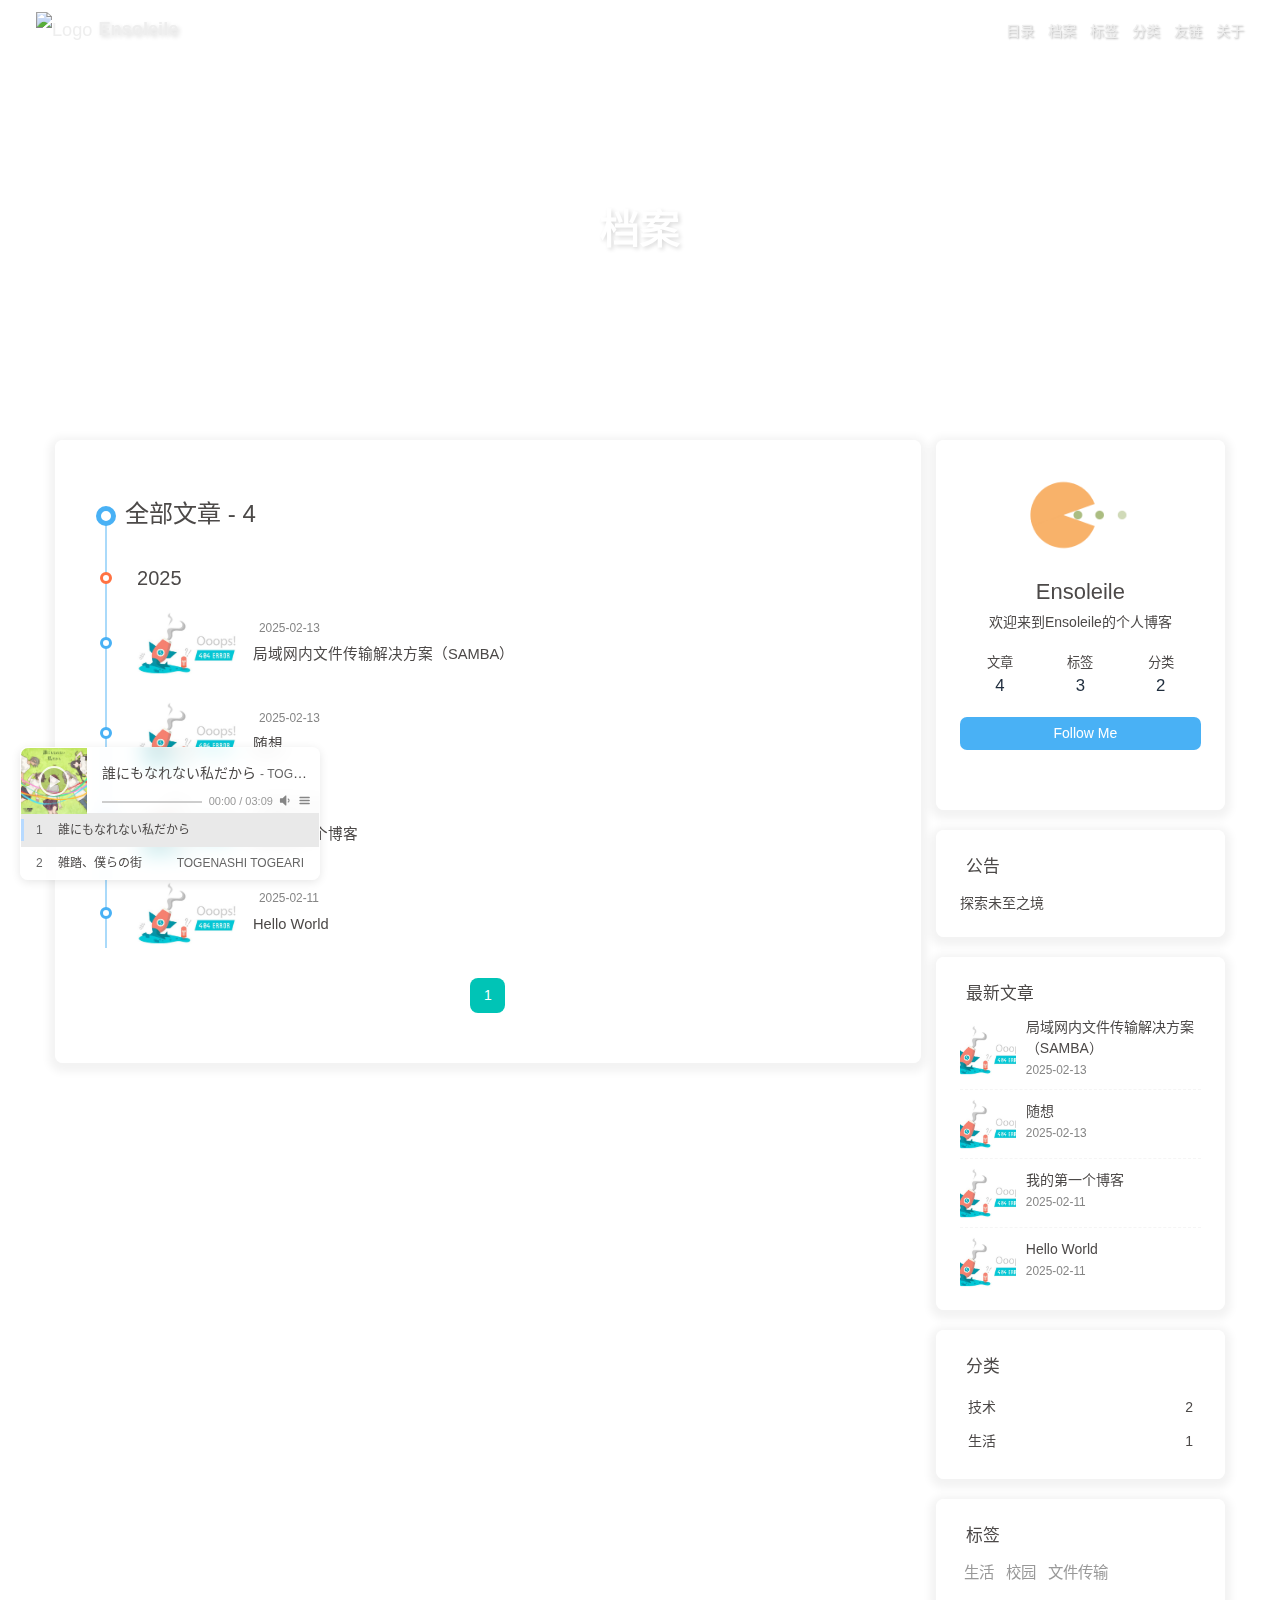
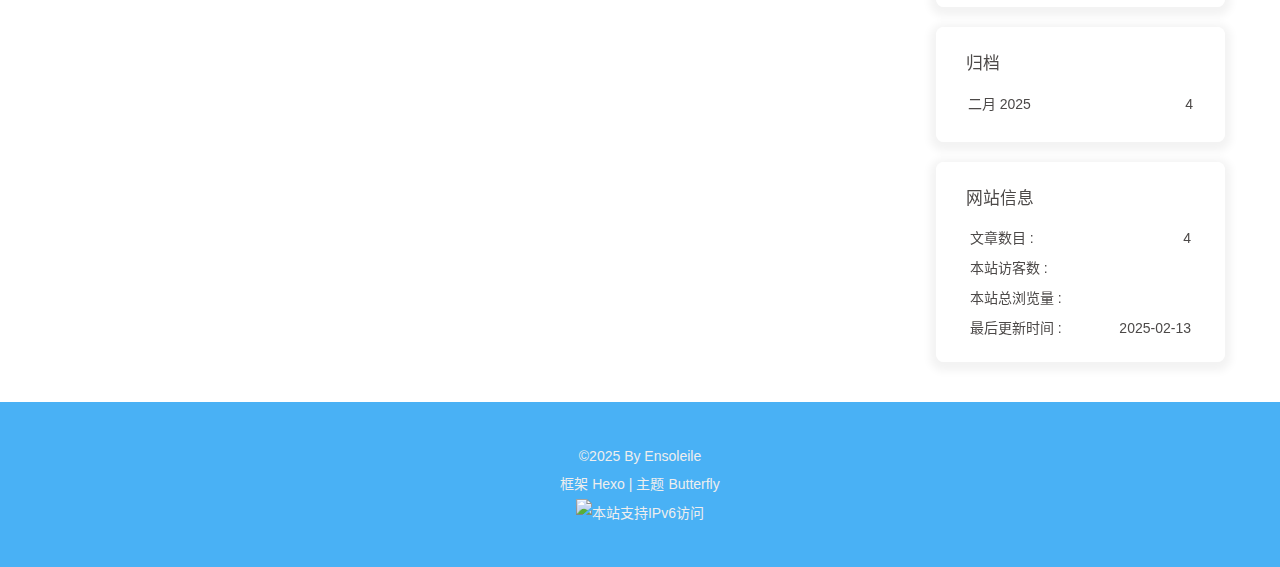
==== commit f0e26291: "Site updated: 2025-02-14 00:08:45" ====
--- a/archives/index.html
+++ b/archives/index.html
@@ -141,7 +141,14 @@
   isHighlightShrink: false,
   isToc: false,
   pageType: 'archive'
-}</script><link rel="stylesheet" href="/css/custom.css"><meta name="generator" content="Hexo 7.3.0"></head><body><div id="web_bg" style="background-image: url(https://otakuusamagazine.com/wp-content/uploads/2023/05/girls01-2048x1152.jpg);"></div><div id="sidebar"><div id="menu-mask"></div><div id="sidebar-menus"><div class="avatar-img text-center"><img src="https://i.bobopic.com/small/118351457.jpg" onerror="this.onerror=null;this.src='/img/friend_404.gif'" alt="avatar"/></div><div class="site-data text-center"><a href="/archives/"><div class="headline">文章</div><div class="length-num">2</div></a><a href="/tags/"><div class="headline">标签</div><div class="length-num">0</div></a><a href="/categories/"><div class="headline">分类</div><div class="length-num">0</div></a></div><div class="menus_items"><div class="menus_item"><a class="site-page" href="/"><i class="fa-fw fas fa-home"></i><span> 目录</span></a></div><div class="menus_item"><a class="site-page" href="/archives/"><i class="fa-fw fas fa-archive"></i><span> 档案</span></a></div><div class="menus_item"><a class="site-page" href="/tags/"><i class="fa-fw fas fa-tags"></i><span> 标签</span></a></div><div class="menus_item"><a class="site-page" href="/categories/"><i class="fa-fw fas fa-folder-open"></i><span> 分类</span></a></div><div class="menus_item"><a class="site-page" href="/link/"><i class="fa-fw fas fa-link"></i><span> 友链</span></a></div><div class="menus_item"><a class="site-page" href="/about/"><i class="fa-fw fas fa-heart"></i><span> 关于</span></a></div></div></div></div><link rel="stylesheet" href="/dist/APlayer.min.css"/><div id="aplayer"></div><script src="/dist/APlayer.min.js"></script><script src="/dist/music.js"></script><div class="page" id="body-wrap"><header class="not-home-page" id="page-header" style="background-image: url(https://otakuusamagazine.com/wp-content/uploads/2023/05/girls01-2048x1152.jpg);"><nav id="nav"><span id="blog-info"><a class="nav-site-title" href="/"><img class="site-icon" src="https://i.bobopic.com/small/118351457.jpg" alt="Logo"><span class="site-name">Ensoleile</span></a></span><div id="menus"><div class="menus_items"><div class="menus_item"><a class="site-page" href="/"><i class="fa-fw fas fa-home"></i><span> 目录</span></a></div><div class="menus_item"><a class="site-page" href="/archives/"><i class="fa-fw fas fa-archive"></i><span> 档案</span></a></div><div class="menus_item"><a class="site-page" href="/tags/"><i class="fa-fw fas fa-tags"></i><span> 标签</span></a></div><div class="menus_item"><a class="site-page" href="/categories/"><i class="fa-fw fas fa-folder-open"></i><span> 分类</span></a></div><div class="menus_item"><a class="site-page" href="/link/"><i class="fa-fw fas fa-link"></i><span> 友链</span></a></div><div class="menus_item"><a class="site-page" href="/about/"><i class="fa-fw fas fa-heart"></i><span> 关于</span></a></div></div><div id="toggle-menu"><span class="site-page"><i class="fas fa-bars fa-fw"></i></span></div></div></nav><div id="page-site-info"><h1 id="site-title">档案</h1></div></header><main class="layout" id="content-inner"><div id="archive"><div class="article-sort-title">全部文章 - 2</div><div class="article-sort"><div class="article-sort-item year">2025</div><div class="article-sort-item no-article-cover"><div class="article-sort-item-info"><div class="article-sort-item-time"><i class="far fa-calendar-alt"></i><time class="post-meta-date-created" datetime="2025-02-11T07:03:01.000Z" title="发表于 2025-02-11 15:03:01">2025-02-11</time></div><a class="article-sort-item-title" href="/2025/02/11/%E6%88%91%E7%9A%84%E7%AC%AC%E4%B8%80%E4%B8%AA%E5%8D%9A%E5%AE%A2/" title="我的第一个博客">我的第一个博客</a></div></div><div class="article-sort-item no-article-cover"><div class="article-sort-item-info"><div class="article-sort-item-time"><i class="far fa-calendar-alt"></i><time class="post-meta-date-created" datetime="2025-02-11T07:02:37.000Z" title="发表于 2025-02-11 15:02:37">2025-02-11</time></div><a class="article-sort-item-title" href="/2025/02/11/hello-world/" title="Hello World">Hello World</a></div></div></div><nav id="pagination"><div class="pagination"><span class="page-number current">1</span></div></nav></div><div class="aside-content" id="aside-content"><div class="card-widget card-info text-center"><div class="avatar-img"><img src="https://i.bobopic.com/small/118351457.jpg" onerror="this.onerror=null;this.src='/img/friend_404.gif'" alt="avatar"/></div><div class="author-info-name">Ensoleile</div><div class="author-info-description">欢迎来到Ensoleile的个人博客</div><div class="site-data"><a href="/archives/"><div class="headline">文章</div><div class="length-num">2</div></a><a href="/tags/"><div class="headline">标签</div><div class="length-num">0</div></a><a href="/categories/"><div class="headline">分类</div><div class="length-num">0</div></a></div><a id="card-info-btn" target="_blank" rel="noopener" href="https://github.com/wjhhm2003"><i class="fab fa-github"></i><span>Follow Me</span></a><div class="card-info-social-icons"><a class="social-icon" href="https://github.com/wjhhm2003" target="_blank" title="Github"><i class="fab fa-github" style="color: #hdhfbb;"></i></a><a class="social-icon" href="Ensoleile:wjhhm2003@qq.com" target="_blank" title="Email"><i class="fas fa-envelope" style="color: #000000;"></i></a></div></div><div class="card-widget card-announcement"><div class="item-headline"><i class="fas fa-bullhorn fa-shake"></i><span>公告</span></div><div class="announcement_content">探索未至之境</div></div><div class="sticky_layout"><div class="card-widget card-recent-post"><div class="item-headline"><i class="fas fa-history"></i><span>最新文章</span></div><div class="aside-list"><div class="aside-list-item no-cover"><div class="content"><a class="title" href="/2025/02/11/%E6%88%91%E7%9A%84%E7%AC%AC%E4%B8%80%E4%B8%AA%E5%8D%9A%E5%AE%A2/" title="我的第一个博客">我的第一个博客</a><time datetime="2025-02-11T07:03:01.000Z" title="发表于 2025-02-11 15:03:01">2025-02-11</time></div></div><div class="aside-list-item no-cover"><div class="content"><a class="title" href="/2025/02/11/hello-world/" title="Hello World">Hello World</a><time datetime="2025-02-11T07:02:37.000Z" title="发表于 2025-02-11 15:02:37">2025-02-11</time></div></div></div></div><div class="card-widget card-archives">
+}</script><link rel="stylesheet" href="/css/custom.css"><meta name="generator" content="Hexo 7.3.0"></head><body><div id="web_bg" style="background-image: url(https://otakuusamagazine.com/wp-content/uploads/2023/05/girls01-2048x1152.jpg);"></div><div id="sidebar"><div id="menu-mask"></div><div id="sidebar-menus"><div class="avatar-img text-center"><img src="https://i.bobopic.com/small/118351457.jpg" onerror="this.onerror=null;this.src='/img/friend_404.gif'" alt="avatar"/></div><div class="site-data text-center"><a href="/archives/"><div class="headline">文章</div><div class="length-num">4</div></a><a href="/tags/"><div class="headline">标签</div><div class="length-num">3</div></a><a href="/categories/"><div class="headline">分类</div><div class="length-num">2</div></a></div><div class="menus_items"><div class="menus_item"><a class="site-page" href="/"><i class="fa-fw fas fa-home"></i><span> 目录</span></a></div><div class="menus_item"><a class="site-page" href="/archives/"><i class="fa-fw fas fa-archive"></i><span> 档案</span></a></div><div class="menus_item"><a class="site-page" href="/tags/"><i class="fa-fw fas fa-tags"></i><span> 标签</span></a></div><div class="menus_item"><a class="site-page" href="/categories/"><i class="fa-fw fas fa-folder-open"></i><span> 分类</span></a></div><div class="menus_item"><a class="site-page" href="/link/"><i class="fa-fw fas fa-link"></i><span> 友链</span></a></div><div class="menus_item"><a class="site-page" href="/about/"><i class="fa-fw fas fa-heart"></i><span> 关于</span></a></div></div></div></div><link rel="stylesheet" href="/dist/APlayer.min.css"/><div id="aplayer"></div><script src="/dist/APlayer.min.js"></script><script src="/dist/music.js"></script><div class="page" id="body-wrap"><header class="not-home-page" id="page-header" style="background-image: url(https://otakuusamagazine.com/wp-content/uploads/2023/05/girls01-2048x1152.jpg);"><nav id="nav"><span id="blog-info"><a class="nav-site-title" href="/"><img class="site-icon" src="https://i.bobopic.com/small/118351457.jpg" alt="Logo"><span class="site-name">Ensoleile</span></a></span><div id="menus"><div class="menus_items"><div class="menus_item"><a class="site-page" href="/"><i class="fa-fw fas fa-home"></i><span> 目录</span></a></div><div class="menus_item"><a class="site-page" href="/archives/"><i class="fa-fw fas fa-archive"></i><span> 档案</span></a></div><div class="menus_item"><a class="site-page" href="/tags/"><i class="fa-fw fas fa-tags"></i><span> 标签</span></a></div><div class="menus_item"><a class="site-page" href="/categories/"><i class="fa-fw fas fa-folder-open"></i><span> 分类</span></a></div><div class="menus_item"><a class="site-page" href="/link/"><i class="fa-fw fas fa-link"></i><span> 友链</span></a></div><div class="menus_item"><a class="site-page" href="/about/"><i class="fa-fw fas fa-heart"></i><span> 关于</span></a></div></div><div id="toggle-menu"><span class="site-page"><i class="fas fa-bars fa-fw"></i></span></div></div></nav><div id="page-site-info"><h1 id="site-title">档案</h1></div></header><main class="layout" id="content-inner"><div id="archive"><div class="article-sort-title">全部文章 - 4</div><div class="article-sort"><div class="article-sort-item year">2025</div><div class="article-sort-item"><a class="article-sort-item-img" href="/2025/02/13/%E5%B1%80%E5%9F%9F%E7%BD%91%E5%86%85%E6%96%87%E4%BB%B6%E4%BC%A0%E8%BE%93%E8%A7%A3%E5%86%B3%E6%96%B9%E6%A1%88%EF%BC%88SAMBA%EF%BC%89/" title="局域网内文件传输解决方案（SAMBA）"><img src="/home/wjhhm2003/blog/source/images/0566c38cb2e0c41d6f5dd8a4c903fbc1.jpg" alt="局域网内文件传输解决方案（SAMBA）" onerror="this.onerror=null;this.src='/img/404.jpg'"></a><div class="article-sort-item-info"><div class="article-sort-item-time"><i class="far fa-calendar-alt"></i><time class="post-meta-date-created" datetime="2025-02-13T15:24:58.000Z" title="发表于 2025-02-13 23:24:58">2025-02-13</time></div><a class="article-sort-item-title" href="/2025/02/13/%E5%B1%80%E5%9F%9F%E7%BD%91%E5%86%85%E6%96%87%E4%BB%B6%E4%BC%A0%E8%BE%93%E8%A7%A3%E5%86%B3%E6%96%B9%E6%A1%88%EF%BC%88SAMBA%EF%BC%89/" title="局域网内文件传输解决方案（SAMBA）">局域网内文件传输解决方案（SAMBA）</a></div></div><div class="article-sort-item"><a class="article-sort-item-img" href="/2025/02/13/%E9%9A%8F%E6%83%B3/" title="随想"><img src="/home/wjhhm2003/blog/source/images/2b1f49959fde50eadbcf4f0a56e4ee1b.jpg" alt="随想" onerror="this.onerror=null;this.src='/img/404.jpg'"></a><div class="article-sort-item-info"><div class="article-sort-item-time"><i class="far fa-calendar-alt"></i><time class="post-meta-date-created" datetime="2025-02-13T15:09:57.000Z" title="发表于 2025-02-13 23:09:57">2025-02-13</time></div><a class="article-sort-item-title" href="/2025/02/13/%E9%9A%8F%E6%83%B3/" title="随想">随想</a></div></div><div class="article-sort-item"><a class="article-sort-item-img" href="/2025/02/11/%E6%88%91%E7%9A%84%E7%AC%AC%E4%B8%80%E4%B8%AA%E5%8D%9A%E5%AE%A2/" title="我的第一个博客"><img src="/home/wjhhm2003/blog/source/images/2a7437ac370b86e1c1e680bff27086b1.jpg" alt="我的第一个博客" onerror="this.onerror=null;this.src='/img/404.jpg'"></a><div class="article-sort-item-info"><div class="article-sort-item-time"><i class="far fa-calendar-alt"></i><time class="post-meta-date-created" datetime="2025-02-11T07:03:01.000Z" title="发表于 2025-02-11 15:03:01">2025-02-11</time></div><a class="article-sort-item-title" href="/2025/02/11/%E6%88%91%E7%9A%84%E7%AC%AC%E4%B8%80%E4%B8%AA%E5%8D%9A%E5%AE%A2/" title="我的第一个博客">我的第一个博客</a></div></div><div class="article-sort-item"><a class="article-sort-item-img" href="/2025/02/11/hello-world/" title="Hello World"><img src="/home/wjhhm2003/blog/source/images/31e24052412288599885f7e645bf5725.jpg" alt="Hello World" onerror="this.onerror=null;this.src='/img/404.jpg'"></a><div class="article-sort-item-info"><div class="article-sort-item-time"><i class="far fa-calendar-alt"></i><time class="post-meta-date-created" datetime="2025-02-11T07:02:37.000Z" title="发表于 2025-02-11 15:02:37">2025-02-11</time></div><a class="article-sort-item-title" href="/2025/02/11/hello-world/" title="Hello World">Hello World</a></div></div></div><nav id="pagination"><div class="pagination"><span class="page-number current">1</span></div></nav></div><div class="aside-content" id="aside-content"><div class="card-widget card-info text-center"><div class="avatar-img"><img src="https://i.bobopic.com/small/118351457.jpg" onerror="this.onerror=null;this.src='/img/friend_404.gif'" alt="avatar"/></div><div class="author-info-name">Ensoleile</div><div class="author-info-description">欢迎来到Ensoleile的个人博客</div><div class="site-data"><a href="/archives/"><div class="headline">文章</div><div class="length-num">4</div></a><a href="/tags/"><div class="headline">标签</div><div class="length-num">3</div></a><a href="/categories/"><div class="headline">分类</div><div class="length-num">2</div></a></div><a id="card-info-btn" target="_blank" rel="noopener" href="https://github.com/wjhhm2003"><i class="fab fa-github"></i><span>Follow Me</span></a><div class="card-info-social-icons"><a class="social-icon" href="https://github.com/wjhhm2003" target="_blank" title="Github"><i class="fab fa-github" style="color: #hdhfbb;"></i></a><a class="social-icon" href="Ensoleile:wjhhm2003@qq.com" target="_blank" title="Email"><i class="fas fa-envelope" style="color: #000000;"></i></a></div></div><div class="card-widget card-announcement"><div class="item-headline"><i class="fas fa-bullhorn fa-shake"></i><span>公告</span></div><div class="announcement_content">探索未至之境</div></div><div class="sticky_layout"><div class="card-widget card-recent-post"><div class="item-headline"><i class="fas fa-history"></i><span>最新文章</span></div><div class="aside-list"><div class="aside-list-item"><a class="thumbnail" href="/2025/02/13/%E5%B1%80%E5%9F%9F%E7%BD%91%E5%86%85%E6%96%87%E4%BB%B6%E4%BC%A0%E8%BE%93%E8%A7%A3%E5%86%B3%E6%96%B9%E6%A1%88%EF%BC%88SAMBA%EF%BC%89/" title="局域网内文件传输解决方案（SAMBA）"><img src="/home/wjhhm2003/blog/source/images/0566c38cb2e0c41d6f5dd8a4c903fbc1.jpg" onerror="this.onerror=null;this.src='/img/404.jpg'" alt="局域网内文件传输解决方案（SAMBA）"/></a><div class="content"><a class="title" href="/2025/02/13/%E5%B1%80%E5%9F%9F%E7%BD%91%E5%86%85%E6%96%87%E4%BB%B6%E4%BC%A0%E8%BE%93%E8%A7%A3%E5%86%B3%E6%96%B9%E6%A1%88%EF%BC%88SAMBA%EF%BC%89/" title="局域网内文件传输解决方案（SAMBA）">局域网内文件传输解决方案（SAMBA）</a><time datetime="2025-02-13T15:24:58.000Z" title="发表于 2025-02-13 23:24:58">2025-02-13</time></div></div><div class="aside-list-item"><a class="thumbnail" href="/2025/02/13/%E9%9A%8F%E6%83%B3/" title="随想"><img src="/home/wjhhm2003/blog/source/images/2b1f49959fde50eadbcf4f0a56e4ee1b.jpg" onerror="this.onerror=null;this.src='/img/404.jpg'" alt="随想"/></a><div class="content"><a class="title" href="/2025/02/13/%E9%9A%8F%E6%83%B3/" title="随想">随想</a><time datetime="2025-02-13T15:09:57.000Z" title="发表于 2025-02-13 23:09:57">2025-02-13</time></div></div><div class="aside-list-item"><a class="thumbnail" href="/2025/02/11/%E6%88%91%E7%9A%84%E7%AC%AC%E4%B8%80%E4%B8%AA%E5%8D%9A%E5%AE%A2/" title="我的第一个博客"><img src="/home/wjhhm2003/blog/source/images/2a7437ac370b86e1c1e680bff27086b1.jpg" onerror="this.onerror=null;this.src='/img/404.jpg'" alt="我的第一个博客"/></a><div class="content"><a class="title" href="/2025/02/11/%E6%88%91%E7%9A%84%E7%AC%AC%E4%B8%80%E4%B8%AA%E5%8D%9A%E5%AE%A2/" title="我的第一个博客">我的第一个博客</a><time datetime="2025-02-11T07:03:01.000Z" title="发表于 2025-02-11 15:03:01">2025-02-11</time></div></div><div class="aside-list-item"><a class="thumbnail" href="/2025/02/11/hello-world/" title="Hello World"><img src="/home/wjhhm2003/blog/source/images/31e24052412288599885f7e645bf5725.jpg" onerror="this.onerror=null;this.src='/img/404.jpg'" alt="Hello World"/></a><div class="content"><a class="title" href="/2025/02/11/hello-world/" title="Hello World">Hello World</a><time datetime="2025-02-11T07:02:37.000Z" title="发表于 2025-02-11 15:02:37">2025-02-11</time></div></div></div></div><div class="card-widget card-categories"><div class="item-headline">
+            <i class="fas fa-folder-open"></i>
+            <span>分类</span>
+            
+          </div>
+          <ul class="card-category-list" id="aside-cat-list">
+            <li class="card-category-list-item "><a class="card-category-list-link" href="/categories/%E6%8A%80%E6%9C%AF/"><span class="card-category-list-name">技术</span><span class="card-category-list-count">2</span></a></li><li class="card-category-list-item "><a class="card-category-list-link" href="/categories/%E7%94%9F%E6%B4%BB/"><span class="card-category-list-name">生活</span><span class="card-category-list-count">1</span></a></li>
+          </ul></div><div class="card-widget card-tags"><div class="item-headline"><i class="fas fa-tags"></i><span>标签</span></div><div class="card-tag-cloud"><a href="/tags/%E7%94%9F%E6%B4%BB/" style="font-size: 1.1em; color: #999">生活</a> <a href="/tags/%E6%A0%A1%E5%9B%AD/" style="font-size: 1.1em; color: #999">校园</a> <a href="/tags/%E6%96%87%E4%BB%B6%E4%BC%A0%E8%BE%93/" style="font-size: 1.1em; color: #999">文件传输</a></div></div><div class="card-widget card-archives">
     <div class="item-headline">
       <i class="fas fa-archive"></i>
       <span>归档</span>
@@ -155,12 +162,12 @@
             <span class="card-archive-list-date">
               二月 2025
             </span>
-            <span class="card-archive-list-count">2</span>
+            <span class="card-archive-list-count">4</span>
           </a>
         </li>
       
     </ul>
-  </div><div class="card-widget card-webinfo"><div class="item-headline"><i class="fas fa-chart-line"></i><span>网站信息</span></div><div class="webinfo"><div class="webinfo-item"><div class="item-name">文章数目 :</div><div class="item-count">2</div></div><div class="webinfo-item"><div class="item-name">本站访客数 :</div><div class="item-count" id="busuanzi_value_site_uv"><i class="fa-solid fa-spinner fa-spin"></i></div></div><div class="webinfo-item"><div class="item-name">本站总浏览量 :</div><div class="item-count" id="busuanzi_value_site_pv"><i class="fa-solid fa-spinner fa-spin"></i></div></div><div class="webinfo-item"><div class="item-name">最后更新时间 :</div><div class="item-count" id="last-push-date" data-lastPushDate="2025-02-12T16:27:13.509Z"><i class="fa-solid fa-spinner fa-spin"></i></div></div></div></div></div></div></main><footer id="footer"><div id="footer-wrap"><div class="copyright">&copy;2025 By Ensoleile</div><div class="framework-info"><span>框架 </span><a target="_blank" rel="noopener" href="https://hexo.io">Hexo</a><span class="footer-separator">|</span><span>主题 </span><a target="_blank" rel="noopener" href="https://github.com/jerryc127/hexo-theme-butterfly">Butterfly</a></div><div class="footer_custom_text"><a href="https://ipw.cn/ipv6webcheck/?site=ipw.cn" title="本站支持IPv6访问" target="_blank"><img style="display:inline-block;vertical-align:middle" alt="本站支持IPv6访问" src="https://static.ipw.cn/icon/ipv6-s3.svg"></a></div></div></footer></div><div id="rightside"><div id="rightside-config-hide"><button id="darkmode" type="button" title="日间和夜间模式切换"><i class="fas fa-adjust"></i></button><button id="hide-aside-btn" type="button" title="单栏和双栏切换"><i class="fas fa-arrows-alt-h"></i></button></div><div id="rightside-config-show"><button id="rightside-config" type="button" title="设置"><i class="fas fa-cog fa-spin"></i></button><button id="go-up" type="button" title="回到顶部"><span class="scroll-percent"></span><i class="fas fa-arrow-up"></i></button></div></div><div><script src="/js/utils.js"></script><script src="/js/main.js"></script><div class="js-pjax"></div><script src="https://cdn.jsdelivr.net/npm/pjax/pjax.min.js"></script><script>(() => {
+  </div><div class="card-widget card-webinfo"><div class="item-headline"><i class="fas fa-chart-line"></i><span>网站信息</span></div><div class="webinfo"><div class="webinfo-item"><div class="item-name">文章数目 :</div><div class="item-count">4</div></div><div class="webinfo-item"><div class="item-name">本站访客数 :</div><div class="item-count" id="busuanzi_value_site_uv"><i class="fa-solid fa-spinner fa-spin"></i></div></div><div class="webinfo-item"><div class="item-name">本站总浏览量 :</div><div class="item-count" id="busuanzi_value_site_pv"><i class="fa-solid fa-spinner fa-spin"></i></div></div><div class="webinfo-item"><div class="item-name">最后更新时间 :</div><div class="item-count" id="last-push-date" data-lastPushDate="2025-02-13T16:08:33.766Z"><i class="fa-solid fa-spinner fa-spin"></i></div></div></div></div></div></div></main><footer id="footer"><div id="footer-wrap"><div class="copyright">&copy;2025 By Ensoleile</div><div class="framework-info"><span>框架 </span><a target="_blank" rel="noopener" href="https://hexo.io">Hexo</a><span class="footer-separator">|</span><span>主题 </span><a target="_blank" rel="noopener" href="https://github.com/jerryc127/hexo-theme-butterfly">Butterfly</a></div><div class="footer_custom_text"><a href="https://ipw.cn/ipv6webcheck/?site=ipw.cn" title="本站支持IPv6访问" target="_blank"><img style="display:inline-block;vertical-align:middle" alt="本站支持IPv6访问" src="https://static.ipw.cn/icon/ipv6-s3.svg"></a></div></div></footer></div><div id="rightside"><div id="rightside-config-hide"><button id="darkmode" type="button" title="日间和夜间模式切换"><i class="fas fa-adjust"></i></button><button id="hide-aside-btn" type="button" title="单栏和双栏切换"><i class="fas fa-arrows-alt-h"></i></button></div><div id="rightside-config-show"><button id="rightside-config" type="button" title="设置"><i class="fas fa-cog fa-spin"></i></button><button id="go-up" type="button" title="回到顶部"><span class="scroll-percent"></span><i class="fas fa-arrow-up"></i></button></div></div><div><script src="/js/utils.js"></script><script src="/js/main.js"></script><div class="js-pjax"></div><script src="https://cdn.jsdelivr.net/npm/pjax/pjax.min.js"></script><script>(() => {
   const pjaxSelectors = ["head > title","#config-diff","#body-wrap","#rightside-config-hide","#rightside-config-show",".js-pjax"]
 
   window.pjax = new Pjax({
